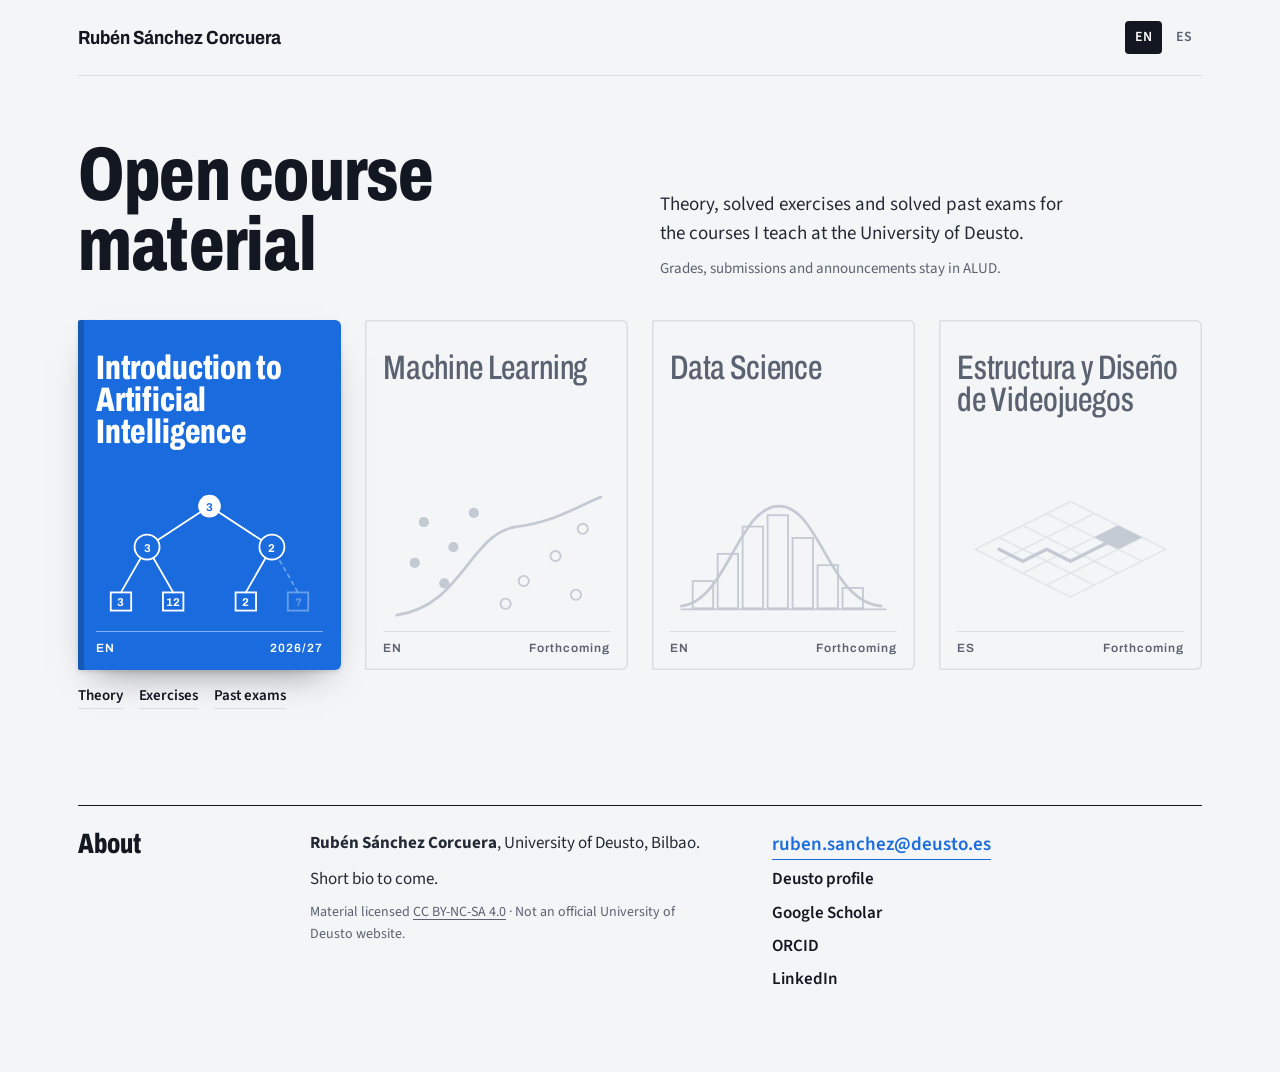
==== docs/index.html @ 78775e48 "Teaching hub home page (EN/ES), static site in docs/ Co-Authored-By: Claude Opus 5.5 <noreply@anthro" ====
<!doctype html>
<html lang="en">
<head>
<meta charset="utf-8">
<meta name="viewport" content="width=device-width, initial-scale=1">
<title>Rubén Sánchez Corcuera · Courses</title>
<meta name="description" content="Open course material by Rubén Sánchez Corcuera (University of Deusto): theory, solved exercises and solved past exams.">
<meta name="theme-color" content="#f4f5f7">
<link rel="alternate" hreflang="en" href="https://rsancor-courses.github.io/">
<link rel="alternate" hreflang="es" href="https://rsancor-courses.github.io/es/">
<link rel="icon" href="data:image/svg+xml,%3Csvg xmlns='http://www.w3.org/2000/svg' viewBox='0 0 32 32'%3E%3Crect x='6' y='3' width='21' height='26' rx='2' fill='%23196bde'/%3E%3Crect x='6' y='3' width='3' height='26' fill='%23124fa6'/%3E%3C/svg%3E">
<link rel="preconnect" href="https://fonts.googleapis.com">
<link rel="preconnect" href="https://fonts.gstatic.com" crossorigin>
<link href="https://fonts.googleapis.com/css2?family=Archivo:wdth,wght@62..125,400..800&family=Source+Sans+3:ital,wght@0,400;0,600;0,700;1,400&display=swap" rel="stylesheet">
<script>document.documentElement.classList.add('js')</script>
<link rel="stylesheet" href="assets/hub.css">
</head>
<body>
<div class="wrap">
  <header>
    <a class="brand" href="./">Rubén Sánchez Corcuera</a>
    <nav class="lang" aria-label="Language"><a href="./" aria-current="page">EN</a><a href="es/" lang="es" hreflang="es">ES</a></nav>
  </header>

  <main>
    <section class="intro">
      <h1>Open course material</h1>
      <p class="lede">Theory, solved exercises and solved past exams for the courses I teach at the University of Deusto.
        <small>Grades, submissions and announcements stay in ALUD.</small></p>
    </section>

    <h2 class="sr">Courses</h2>
    <!-- To publish a course: turn its <div class="cover soon"> into <a class="cover {ai|ml|ds|gd}" href="...">,
         and add the links below it, as in Intro AI. Do the same in es/index.html. -->
    <section class="shelf" aria-label="Courses">
      <!-- Intro AI: minimax, leaf values rise to the root and one branch is pruned -->
      <div class="vol">
        <a class="cover ai" href="intro-ai/">
          <h3>Introduction to Artificial Intelligence</h3>
          <svg class="motif" viewBox="0 0 200 116" aria-hidden="true">
            <path class="s draw" style="--len:70;--d:.05s" d="M100 16 L45 52"/><path class="s draw" style="--len:70;--d:.05s" d="M100 16 L155 52"/>
            <path class="s draw" style="--len:50;--d:.25s" d="M45 52 L22 92"/><path class="s draw" style="--len:50;--d:.25s" d="M45 52 L68 92"/>
            <path class="s draw" style="--len:50;--d:.25s" d="M155 52 L132 92"/>
            <path class="s prune dim" stroke-dasharray="3 4" d="M155 52 L178 92"/>
            <rect class="h" x="13" y="92" width="18" height="16"/><rect class="h" x="59" y="92" width="18" height="16"/><rect class="h" x="123" y="92" width="18" height="16"/><rect class="h dim prune" x="169" y="92" width="18" height="16"/>
            <text class="pop" style="--d:.55s" x="22" y="104">3</text><text class="pop" style="--d:.65s" x="68" y="104">12</text><text class="pop" style="--d:.75s" x="132" y="104">2</text><text class="dim prune" x="178" y="104">?</text>
            <circle class="h" style="fill:var(--ai)" cx="45" cy="52" r="11"/><circle class="h" style="fill:var(--ai)" cx="155" cy="52" r="11"/>
            <text class="pop" style="--d:1s" x="45" y="56">3</text><text class="pop" style="--d:1.15s" x="155" y="56">2</text>
            <circle class="f pop" style="--d:1.4s" cx="100" cy="16" r="10"/>
            <text class="pop" style="--d:1.5s;fill:var(--ai)" x="100" y="20">3</text>
          </svg>
          <div class="spine"><span>EN</span><span>2026/27</span></div>
        </a>
        <nav class="parts" aria-label="Introduction to Artificial Intelligence"><a href="intro-ai/theory/">Theory</a><a href="intro-ai/exercises/">Exercises</a><a href="intro-ai/exams/">Past exams</a></nav>
      </div>

      <!-- ML: labelled points land, then the decision boundary is fitted between them -->
      <div class="vol">
        <div class="cover soon">
          <h3>Machine Learning</h3>
          <svg class="motif" viewBox="0 0 200 116" aria-hidden="true">
            <circle class="f pop" style="--d:.0s" cx="36" cy="30" r="4.5"/><circle class="f pop" style="--d:.08s" cx="62" cy="52" r="4.5"/><circle class="f pop" style="--d:.16s" cx="28" cy="66" r="4.5"/>
            <circle class="f pop" style="--d:.24s" cx="80" cy="22" r="4.5"/><circle class="f pop" style="--d:.32s" cx="54" cy="84" r="4.5"/>
            <circle class="h pop" style="--d:.12s" cx="124" cy="82" r="4.5"/><circle class="h pop" style="--d:.2s" cx="152" cy="60" r="4.5"/><circle class="h pop" style="--d:.28s" cx="170" cy="94" r="4.5"/>
            <circle class="h pop" style="--d:.36s" cx="108" cy="102" r="4.5"/><circle class="h pop" style="--d:.44s" cx="176" cy="36" r="4.5"/>
            <path class="s draw bold" style="--len:230;--dur:1.1s;--d:.6s" d="M12 112 C70 104 76 40 118 34 C150 30 168 18 192 8"/>
          </svg>
          <div class="spine"><span>EN</span><span>Forthcoming</span></div>
        </div>
      </div>

      <!-- DS: a histogram fills bar by bar, then the density estimate is drawn over it -->
      <div class="vol">
        <div class="cover soon">
          <h3>Data Science</h3>
          <svg class="motif" viewBox="0 0 200 116" aria-hidden="true">
            <rect class="h grow" style="--d:0s" x="20" y="82" width="18" height="24"/><rect class="h grow" style="--d:.07s" x="42" y="58" width="18" height="48"/>
            <rect class="h grow" style="--d:.14s" x="64" y="34" width="18" height="72"/><rect class="h grow" style="--d:.21s" x="86" y="24" width="18" height="82"/>
            <rect class="h grow" style="--d:.28s" x="108" y="44" width="18" height="62"/><rect class="h grow" style="--d:.35s" x="130" y="68" width="18" height="38"/>
            <rect class="h grow" style="--d:.42s" x="152" y="88" width="18" height="18"/>
            <path class="s draw bold" style="--len:260;--dur:1s;--d:.7s" d="M10 104 C50 100 60 16 96 16 C132 16 140 100 186 104"/>
            <path class="s" d="M10 107 L190 107"/>
          </svg>
          <div class="spine"><span>EN</span><span>Forthcoming</span></div>
        </div>
      </div>

      <!-- EDiV: a token walks a path across an isometric level -->
      <div class="vol">
        <div class="cover soon">
          <h3 lang="es">Estructura y Diseño de Videojuegos</h3>
          <svg class="motif" viewBox="0 0 200 116" aria-hidden="true">
            <path class="s dim" d="M100 12 L184 54 L100 96 L16 54 Z M58 33 L142 75 M142 33 L58 75 M37 43.5 L121 85.5 M79 22.5 L163 64.5 M163 43.5 L79 85.5 M121 22.5 L37 64.5"/>
            <path class="f" d="M142 33 L163 43.5 L142 54 L121 43.5 Z"/>
            <path class="s draw" style="--len:150;--dur:1.4s;stroke-width:3" d="M37 54 L58 64.5 L79 54 L100 64.5 L121 54 L142 43.5"/>
            <circle class="f token" r="5.5" cx="0" cy="0" transform="translate(142 43.5)">
              <animateMotion id="walk" dur="1.4s" begin="indefinite" fill="freeze" calcMode="spline" keyTimes="0;1" keySplines=".16 1 .3 1" path="M37 54 L58 64.5 L79 54 L100 64.5 L121 54 L142 43.5"/>
            </circle>
          </svg>
          <div class="spine"><span>ES</span><span>Forthcoming</span></div>
        </div>
      </div>
    </section>
  </main>

  <footer class="colophon">
    <h2>About</h2>
    <div>
      <p><b>Rubén Sánchez Corcuera</b>, University of Deusto, Bilbao.</p>
      <p>Short bio to come.</p>
      <p class="fine">Material licensed <a href="https://creativecommons.org/licenses/by-nc-sa/4.0/">CC BY-NC-SA 4.0</a> · Not an official University of Deusto website.</p>
    </div>
    <div class="contact">
      <a class="mail" href="mailto:ruben.sanchez@deusto.es">ruben.sanchez@deusto.es</a>
      <a href="#">Deusto profile</a><a href="#">Google Scholar</a><a href="#">ORCID</a><a href="#">LinkedIn</a>
    </div>
  </footer>
</div>
<script src="assets/hub.js"></script>
</body>
</html>
---- docs/assets/hub.css ----
/* Teaching hub: one series of course "volumes". Course colours are shared with each course site. */
:root{
  --ground:#f4f5f7; --ink:#121721; --text:#232a36; --muted:#5a6271; --line:#d9dde4; --sketch:#c4cad3;
  --ai:#196bde; --ml:#0d6a4c; --ds:#a5521a; --gd:#6a2c9e;
  --ease:cubic-bezier(.16,1,.3,1);
}
*{box-sizing:border-box}
html{-webkit-text-size-adjust:100%}
body{margin:0;background:var(--ground);color:var(--text);font:400 17px/1.55 'Source Sans 3',system-ui,sans-serif}
::selection{background:var(--ai);color:#fff}
a{color:inherit;text-underline-offset:3px;text-decoration-thickness:1px}
a:focus-visible{outline:2px solid var(--ink);outline-offset:4px;border-radius:2px}
.wrap{max-width:1180px;margin:0 auto;padding:0 28px}
.sr{position:absolute;width:1px;height:1px;overflow:hidden;clip:rect(0 0 0 0);white-space:nowrap}

header{display:flex;justify-content:space-between;align-items:center;height:76px;border-bottom:1px solid var(--line)}
.brand{font:700 19px/1 'Archivo',sans-serif;font-stretch:88%;text-decoration:none;color:var(--ink)}
.lang{display:flex;gap:4px;font-weight:600;font-size:14px}
.lang a{padding:6px 10px;text-decoration:none;color:var(--muted);border-radius:4px}
.lang a:hover{color:var(--ink)}
.lang a[aria-current]{background:var(--ink);color:#fff}

.intro{display:grid;grid-template-columns:1fr 1fr;gap:40px;align-items:end;padding:64px 0 40px}
h1{font:800 76px/.92 'Archivo',sans-serif;font-stretch:72%;letter-spacing:-.01em;color:var(--ink);margin:0;text-wrap:balance}
.lede{margin:0;font-size:19px;max-width:46ch}
.lede small{display:block;margin-top:8px;font-size:15px;color:var(--muted)}

.shelf{display:grid;grid-template-columns:repeat(4,1fr);gap:24px;padding-bottom:24px}
.vol{display:flex;flex-direction:column;gap:14px}
.cover{position:relative;aspect-ratio:3/4;border-radius:2px 6px 6px 2px;color:#fff;padding:18px 18px 16px;display:flex;flex-direction:column;
  text-decoration:none;overflow:hidden;
  box-shadow:inset 6px 0 0 rgba(0,0,0,.18),0 2px 4px rgba(18,23,33,.12),0 18px 34px -18px rgba(18,23,33,.5);
  transition:transform .35s var(--ease),box-shadow .35s}
a.cover:hover{transform:translateY(-6px) rotate(-.6deg);box-shadow:inset 6px 0 0 rgba(0,0,0,.18),0 2px 4px rgba(18,23,33,.12),0 30px 44px -20px rgba(18,23,33,.55)}
.cover h3{font:800 34px/.95 'Archivo',sans-serif;font-stretch:70%;margin:14px 0 0;letter-spacing:-.005em}
.spine{display:flex;justify-content:space-between;font:600 12px/1 'Archivo',sans-serif;letter-spacing:.08em;border-top:1px solid rgba(255,255,255,.45);padding-top:10px;margin-top:12px}
.ai{background:var(--ai)} .ml{background:var(--ml)} .ds{background:var(--ds)} .gd{background:var(--gd)}

.motif{margin-top:auto;width:100%;height:auto;overflow:visible}
.motif .s{fill:none;stroke:#fff;stroke-width:1.6;stroke-linecap:round;stroke-linejoin:round}
.motif .f{fill:#fff;stroke:none}
.motif .h{fill:none;stroke:#fff;stroke-width:1.6}
.motif text{fill:#fff;font:700 10px/1 'Archivo',sans-serif;text-anchor:middle}
.motif .dim{opacity:.35}
.motif .bold{stroke-width:2.4}

/* forthcoming volumes: grey outline, no colour, no links, no animation */
.cover.soon{background:transparent;color:var(--muted);box-shadow:inset 0 0 0 1.5px var(--line)}
.cover.soon h3{font-weight:500}
.cover.soon .motif .s,.cover.soon .motif .h{stroke:var(--sketch)}
.cover.soon .motif .f{fill:var(--sketch)}
.cover.soon .motif text{fill:var(--sketch)}
.cover.soon .spine{border-color:var(--line)}

.parts{display:flex;flex-wrap:wrap;gap:6px 16px;font-weight:600;font-size:15px;color:var(--ink);margin:0}
.parts a{text-decoration:none;border-bottom:1.5px solid var(--line)}
.parts a:hover{border-color:var(--ink)}
.parts.soon{color:var(--muted);font-weight:400;font-style:italic}

/* motif animation: the resting state is the finished drawing; .play replays how it got there */
.draw{stroke-dasharray:var(--len);stroke-dashoffset:0}
.play .draw{animation:draw var(--dur,.7s) var(--ease) var(--d,0s) backwards}
@keyframes draw{from{stroke-dashoffset:var(--len)}}
.play .pop{animation:pop .45s var(--ease) var(--d,0s) backwards;transform-box:fill-box;transform-origin:center}
@keyframes pop{from{opacity:0;transform:scale(.2)}}
.play .prune{animation:prune 1.6s ease-out backwards}
@keyframes prune{0%,70%{opacity:1}100%{opacity:.35}}
.play .grow{animation:grow .6s var(--ease) var(--d,0s) backwards;transform-box:fill-box;transform-origin:bottom}
@keyframes grow{from{transform:scaleY(0)}}
/* with JS and motion allowed, a live cover waits undrawn until its first replay, so it never shows, blanks, then redraws */
@media (prefers-reduced-motion:no-preference){
  .js a.cover:not(.played) .draw{stroke-dashoffset:var(--len)}
  .js a.cover:not(.played) .pop,.js a.cover:not(.played) .token{opacity:0}
  .js a.cover:not(.played) .grow{transform:scaleY(0)}
}

.colophon{margin-top:72px;border-top:1px solid var(--ink);display:grid;grid-template-columns:200px 1fr 1fr;gap:32px;padding:24px 0 72px}
.colophon h2{font:800 28px/1 'Archivo',sans-serif;font-stretch:72%;margin:0;color:var(--ink)}
.colophon p{margin:0 0 10px;max-width:56ch}
.contact a{display:block;width:max-content;font-weight:600;color:var(--ink);margin-bottom:6px;text-decoration:none;border-bottom:1.5px solid transparent}
.contact a:hover{border-color:var(--ink)}
.contact a.mail{font-size:19px;color:var(--ai);border-color:currentColor}
.fine{font-size:14px;color:var(--muted)}

@media (prefers-reduced-motion:reduce){.cover{transition:none}.play *{animation:none!important}}
@media (max-width:900px){.shelf{grid-template-columns:repeat(2,1fr)}.intro{grid-template-columns:1fr;gap:24px}.colophon{grid-template-columns:1fr;gap:16px}}
@media (max-width:520px){
  .wrap{padding:0 16px}
  h1{font-size:56px}
  .intro{padding:40px 0 32px}
  .shelf{grid-template-columns:1fr;gap:28px}
  .cover{aspect-ratio:auto}
  .cover h3{font-size:32px;margin-bottom:18px}
  .motif{max-height:130px}
  /* forthcoming volumes shrink to title + spine so the live course and the contact stay close */
  .cover.soon{padding:14px 16px 12px}
  .cover.soon h3{font-size:26px;margin-bottom:0}
  .cover.soon .motif{display:none}
}
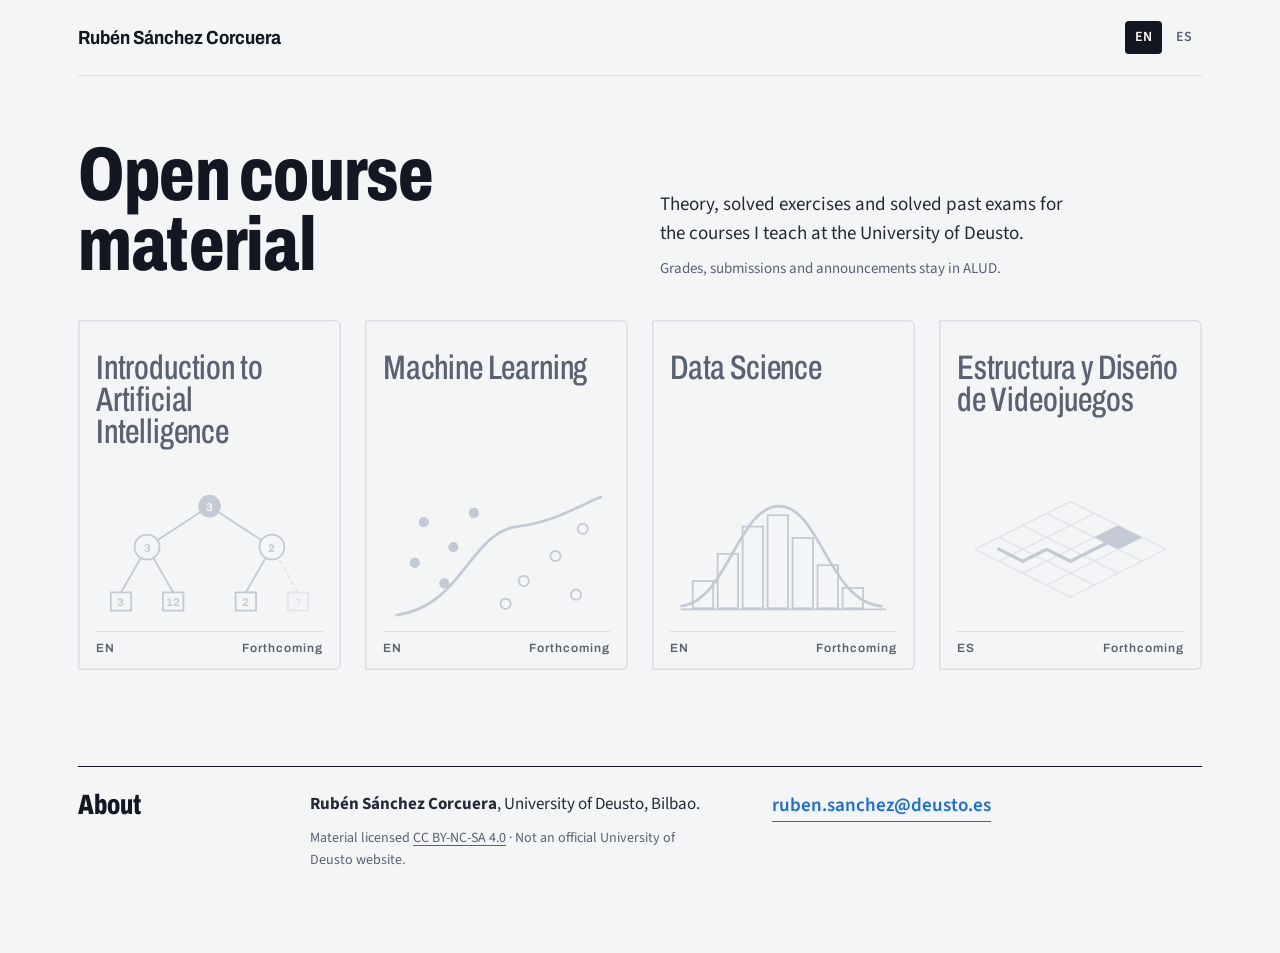
==== commit e1bbefb3: "Publish hub with all courses forthcoming; drop placeholder bio and profile links Co-Authored-By: Cla" ====
--- a/docs/index.html
+++ b/docs/index.html
@@ -35,7 +35,7 @@
     <section class="shelf" aria-label="Courses">
       <!-- Intro AI: minimax, leaf values rise to the root and one branch is pruned -->
       <div class="vol">
-        <a class="cover ai" href="intro-ai/">
+        <div class="cover soon">
           <h3>Introduction to Artificial Intelligence</h3>
           <svg class="motif" viewBox="0 0 200 116" aria-hidden="true">
             <path class="s draw" style="--len:70;--d:.05s" d="M100 16 L45 52"/><path class="s draw" style="--len:70;--d:.05s" d="M100 16 L155 52"/>
@@ -44,14 +44,13 @@
             <path class="s prune dim" stroke-dasharray="3 4" d="M155 52 L178 92"/>
             <rect class="h" x="13" y="92" width="18" height="16"/><rect class="h" x="59" y="92" width="18" height="16"/><rect class="h" x="123" y="92" width="18" height="16"/><rect class="h dim prune" x="169" y="92" width="18" height="16"/>
             <text class="pop" style="--d:.55s" x="22" y="104">3</text><text class="pop" style="--d:.65s" x="68" y="104">12</text><text class="pop" style="--d:.75s" x="132" y="104">2</text><text class="dim prune" x="178" y="104">?</text>
-            <circle class="h" style="fill:var(--ai)" cx="45" cy="52" r="11"/><circle class="h" style="fill:var(--ai)" cx="155" cy="52" r="11"/>
+            <circle class="h" style="fill:var(--bg)" cx="45" cy="52" r="11"/><circle class="h" style="fill:var(--bg)" cx="155" cy="52" r="11"/>
             <text class="pop" style="--d:1s" x="45" y="56">3</text><text class="pop" style="--d:1.15s" x="155" y="56">2</text>
             <circle class="f pop" style="--d:1.4s" cx="100" cy="16" r="10"/>
-            <text class="pop" style="--d:1.5s;fill:var(--ai)" x="100" y="20">3</text>
+            <text class="pop" style="--d:1.5s;fill:var(--bg)" x="100" y="20">3</text>
           </svg>
-          <div class="spine"><span>EN</span><span>2026/27</span></div>
-        </a>
-        <nav class="parts" aria-label="Introduction to Artificial Intelligence"><a href="intro-ai/theory/">Theory</a><a href="intro-ai/exercises/">Exercises</a><a href="intro-ai/exams/">Past exams</a></nav>
+          <div class="spine"><span>EN</span><span>Forthcoming</span></div>
+        </div>
       </div>
 
       <!-- ML: labelled points land, then the decision boundary is fitted between them -->
@@ -107,12 +106,11 @@
     <h2>About</h2>
     <div>
       <p><b>Rubén Sánchez Corcuera</b>, University of Deusto, Bilbao.</p>
-      <p>Short bio to come.</p>
       <p class="fine">Material licensed <a href="https://creativecommons.org/licenses/by-nc-sa/4.0/">CC BY-NC-SA 4.0</a> · Not an official University of Deusto website.</p>
     </div>
     <div class="contact">
       <a class="mail" href="mailto:ruben.sanchez@deusto.es">ruben.sanchez@deusto.es</a>
-      <a href="#">Deusto profile</a><a href="#">Google Scholar</a><a href="#">ORCID</a><a href="#">LinkedIn</a>
+      <!-- add profile links here: Deusto, Google Scholar, ORCID, LinkedIn -->
     </div>
   </footer>
 </div>
--- a/docs/assets/hub.css
+++ b/docs/assets/hub.css
@@ -34,7 +34,7 @@
 a.cover:hover{transform:translateY(-6px) rotate(-.6deg);box-shadow:inset 6px 0 0 rgba(0,0,0,.18),0 2px 4px rgba(18,23,33,.12),0 30px 44px -20px rgba(18,23,33,.55)}
 .cover h3{font:800 34px/.95 'Archivo',sans-serif;font-stretch:70%;margin:14px 0 0;letter-spacing:-.005em}
 .spine{display:flex;justify-content:space-between;font:600 12px/1 'Archivo',sans-serif;letter-spacing:.08em;border-top:1px solid rgba(255,255,255,.45);padding-top:10px;margin-top:12px}
-.ai{background:var(--ai)} .ml{background:var(--ml)} .ds{background:var(--ds)} .gd{background:var(--gd)}
+.ai{background:var(--ai);--bg:var(--ai)} .ml{background:var(--ml);--bg:var(--ml)} .ds{background:var(--ds);--bg:var(--ds)} .gd{background:var(--gd);--bg:var(--gd)}
 
 .motif{margin-top:auto;width:100%;height:auto;overflow:visible}
 .motif .s{fill:none;stroke:#fff;stroke-width:1.6;stroke-linecap:round;stroke-linejoin:round}
@@ -45,7 +45,7 @@
 .motif .bold{stroke-width:2.4}
 
 /* forthcoming volumes: grey outline, no colour, no links, no animation */
-.cover.soon{background:transparent;color:var(--muted);box-shadow:inset 0 0 0 1.5px var(--line)}
+.cover.soon{--bg:var(--ground);background:transparent;color:var(--muted);box-shadow:inset 0 0 0 1.5px var(--line)}
 .cover.soon h3{font-weight:500}
 .cover.soon .motif .s,.cover.soon .motif .h{stroke:var(--sketch)}
 .cover.soon .motif .f{fill:var(--sketch)}
